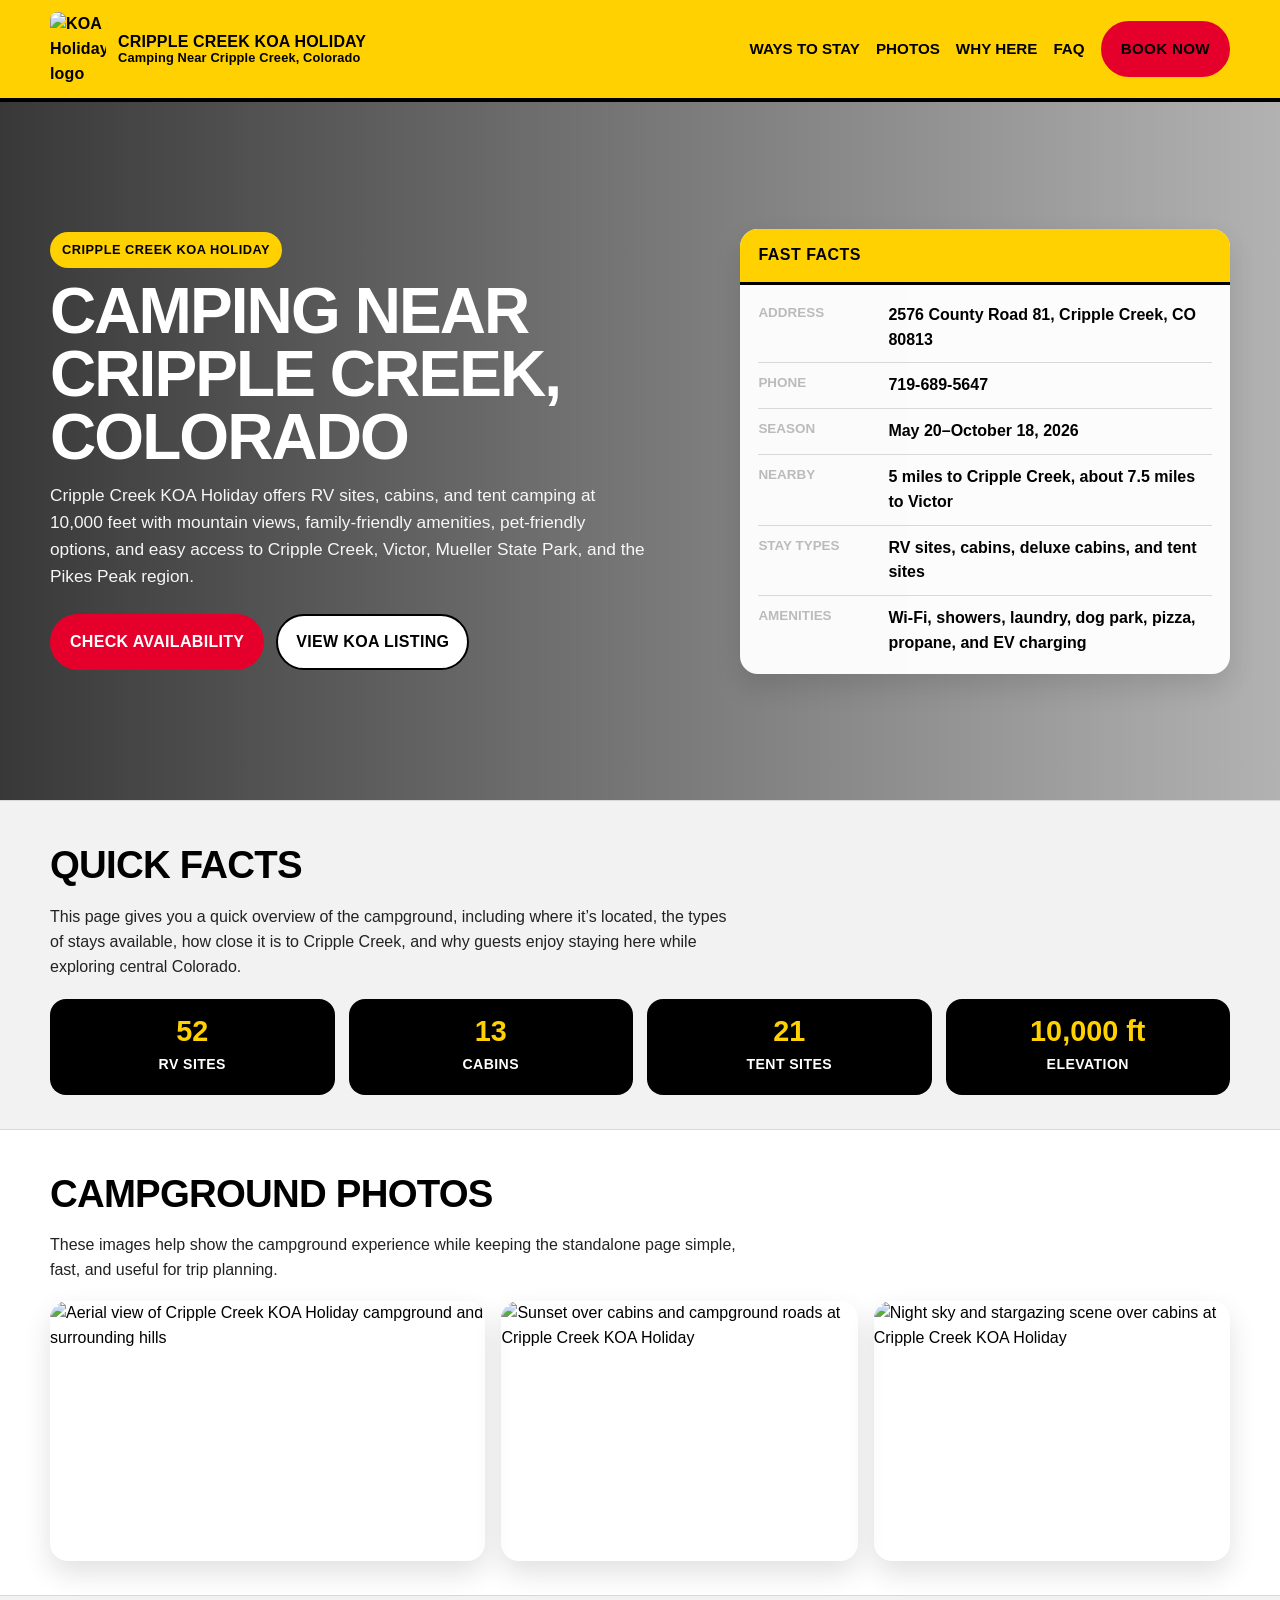
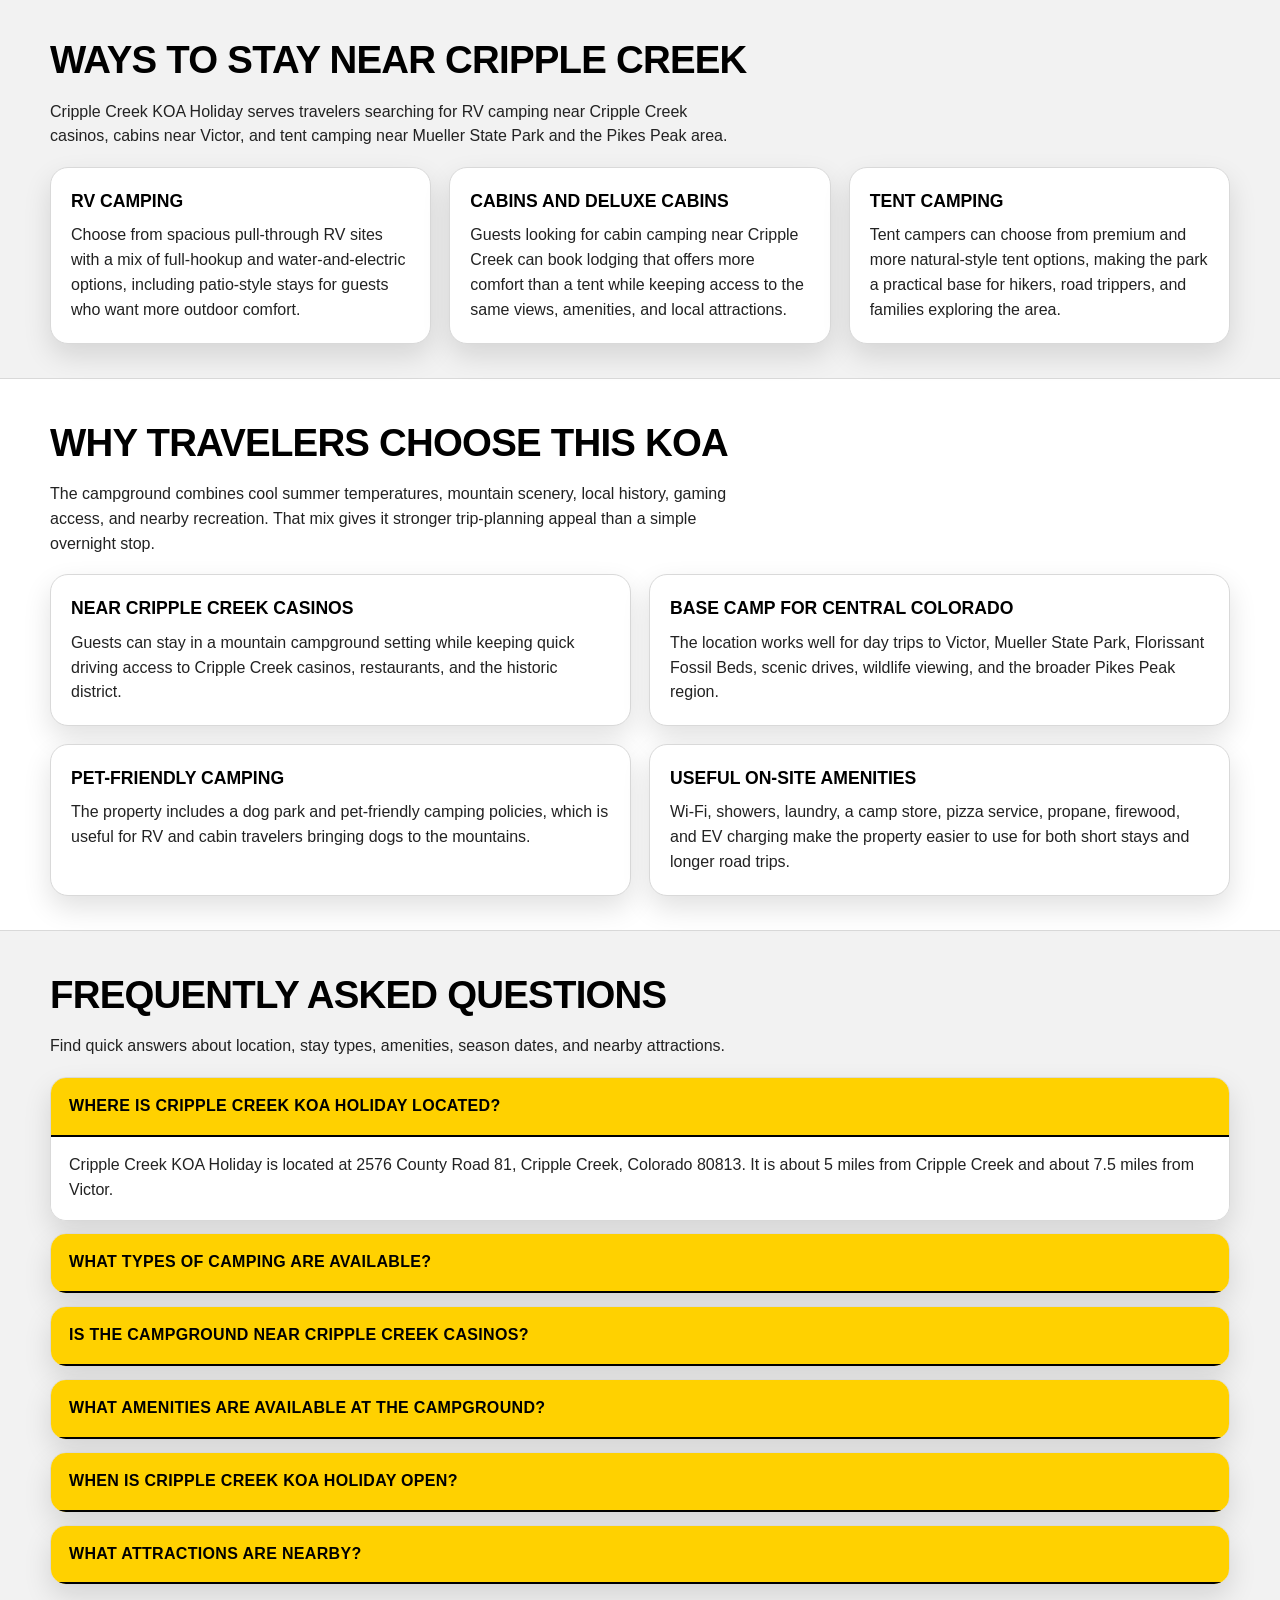
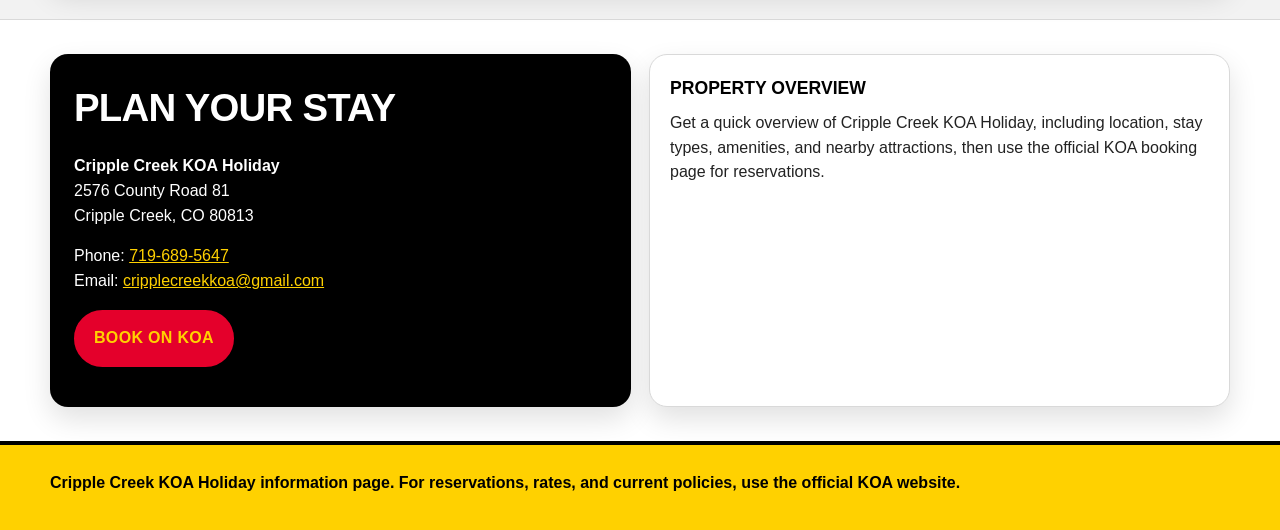
==== index.html @ 8269bb99 "Create index.html" ====
<!doctype html>
<html lang="en">
<head>
  <meta charset="utf-8" />
  <meta name="viewport" content="width=device-width, initial-scale=1" />
  <title>Cripple Creek KOA Holiday | Camping Near Cripple Creek, Colorado</title>
  <meta name="description" content="Cripple Creek KOA Holiday offers RV sites, cabins, and tent camping near Cripple Creek, Colorado with mountain views, family-friendly amenities, pet-friendly camping, and easy access to casinos, Victor, Mueller State Park, and the Pikes Peak region." />
  <meta name="robots" content="index,follow,max-image-preview:large,max-snippet:-1,max-video-preview:-1" />
  <meta name="theme-color" content="#FFD100" />
  <link rel="canonical" href="https://cripplecreekkoa.com/" />

  <meta property="og:type" content="website" />
  <meta property="og:title" content="Cripple Creek KOA Holiday" />
  <meta property="og:description" content="RV sites, cabins, and tent camping near Cripple Creek, Colorado at 10,000 feet." />
  <meta property="og:url" content="https://cripplecreekkoa.com/" />
  <meta property="og:site_name" content="Cripple Creek KOA Holiday" />
  <meta property="og:image" content="https://koa.com/content/campgrounds/cripple-creek/photos/f039f211-6ccd-49bd-92c7-a608f4558d74photo22756712-0908-4189-9747-075a986b17b5.JPG.axd?preset=campgroundphoto" />

  <meta name="twitter:card" content="summary_large_image" />
  <meta name="twitter:title" content="Cripple Creek KOA Holiday" />
  <meta name="twitter:description" content="RV sites, cabins, tent sites, mountain views, pet-friendly camping, and easy access to Cripple Creek attractions." />
  <meta name="twitter:image" content="https://koa.com/content/campgrounds/cripple-creek/photos/f039f211-6ccd-49bd-92c7-a608f4558d74photo22756712-0908-4189-9747-075a986b17b5.JPG.axd?preset=campgroundphoto" />

  <style>
    :root {
      --koa-yellow: #FFD100;
      --koa-red: #E4002B;
      --koa-black: #000000;
      --koa-white: #FFFFFF;
      --koa-gray: #BBBBBC;
      --koa-light: #F2F2F2;
      --koa-line: #D9D9D9;
      --shadow: 0 12px 28px rgba(0, 0, 0, 0.12);
      --radius: 18px;
      --max: 1180px;
    }

    * { box-sizing: border-box; }
    html { scroll-behavior: smooth; }
    body {
      margin: 0;
      font-family: Arial, Helvetica, sans-serif;
      color: var(--koa-black);
      background: var(--koa-white);
      line-height: 1.55;
    }
    a { color: var(--koa-black); }
    img { max-width: 100%; display: block; }
    .wrap { width: min(var(--max), calc(100% - 32px)); margin: 0 auto; }

    .topbar {
      background: var(--koa-yellow);
      border-bottom: 4px solid var(--koa-black);
      position: sticky;
      top: 0;
      z-index: 20;
    }
    .topbar-inner {
      display: flex;
      align-items: center;
      justify-content: space-between;
      gap: 18px;
      padding: 12px 0;
    }
    .brand {
      display: flex;
      align-items: center;
      gap: 12px;
      text-decoration: none;
      color: var(--koa-black);
      font-weight: 800;
      letter-spacing: 0.01em;
    }
    .brand img {
      width: 56px;
      height: auto;
      border-radius: 8px;
      background: var(--koa-yellow);
    }
    .brand-text {
      display: flex;
      flex-direction: column;
      line-height: 1.05;
    }
    .brand-text strong {
      font-size: 1rem;
      text-transform: uppercase;
    }
    .brand-text span {
      font-size: 0.8rem;
      font-weight: 700;
    }
    .nav {
      display: flex;
      align-items: center;
      gap: 16px;
      flex-wrap: wrap;
    }
    .nav a {
      text-decoration: none;
      color: var(--koa-black);
      font-weight: 700;
      font-size: 0.95rem;
      text-transform: uppercase;
    }
    .btn {
      display: inline-flex;
      align-items: center;
      justify-content: center;
      padding: 14px 18px;
      border-radius: 999px;
      text-decoration: none;
      font-weight: 800;
      text-transform: uppercase;
      letter-spacing: 0.02em;
      border: 2px solid var(--koa-black);
      transition: transform 0.15s ease;
    }
    .btn:hover { transform: translateY(-1px); }
    .btn-primary {
      background: var(--koa-red);
      color: var(--koa-white);
      border-color: var(--koa-red);
    }
    .btn-secondary {
      background: var(--koa-white);
      color: var(--koa-black);
    }

    .hero {
      position: relative;
      color: var(--koa-white);
      background:
        linear-gradient(90deg, rgba(0,0,0,0.78) 0%, rgba(0,0,0,0.58) 40%, rgba(0,0,0,0.3) 100%),
        url('https://koa.com/content/campgrounds/cripple-creek/heroitems/06255heroitems67a5dd38-5483-4106-ae59-52dbfe3d8de2.jpg?preset=hero-sm') center/cover no-repeat;
    }
    .hero-inner {
      min-height: 70vh;
      display: grid;
      align-items: center;
      grid-template-columns: 1.15fr 0.85fr;
      gap: 28px;
      padding: 64px 0;
    }
    .eyebrow {
      display: inline-block;
      background: var(--koa-yellow);
      color: var(--koa-black);
      border-radius: 999px;
      padding: 8px 12px;
      font-size: 0.8rem;
      font-weight: 900;
      text-transform: uppercase;
      letter-spacing: 0.04em;
      margin-bottom: 12px;
    }
    h1 {
      font-size: clamp(2.4rem, 5vw, 4.7rem);
      line-height: 0.98;
      margin: 0 0 14px;
      letter-spacing: -0.03em;
      text-transform: uppercase;
    }
    .hero p.lead {
      font-size: 1.08rem;
      max-width: 62ch;
      margin: 0;
      color: rgba(255,255,255,0.95);
    }
    .cta-row {
      display: flex;
      gap: 12px;
      flex-wrap: wrap;
      margin-top: 24px;
    }
    .hero-card {
      background: rgba(255,255,255,0.97);
      color: var(--koa-black);
      border-radius: var(--radius);
      box-shadow: var(--shadow);
      overflow: hidden;
    }
    .hero-card .card-head {
      background: var(--koa-yellow);
      padding: 14px 18px;
      border-bottom: 3px solid var(--koa-black);
      font-weight: 900;
      text-transform: uppercase;
      letter-spacing: 0.03em;
    }
    .hero-card .card-body { padding: 18px; }
    .fact-list {
      list-style: none;
      padding: 0;
      margin: 0;
      display: grid;
      gap: 10px;
    }
    .fact-list li {
      display: grid;
      grid-template-columns: 120px 1fr;
      gap: 10px;
      border-bottom: 1px solid var(--koa-line);
      padding-bottom: 10px;
    }
    .fact-list li:last-child { border-bottom: 0; padding-bottom: 0; }
    .k { font-weight: 800; text-transform: uppercase; font-size: 0.84rem; color: var(--koa-gray); }
    .v { font-weight: 700; }

    section { padding: 34px 0; }
    .section-band {
      background: var(--koa-light);
      border-top: 1px solid var(--koa-line);
      border-bottom: 1px solid var(--koa-line);
    }
    h2 {
      margin: 0 0 10px;
      font-size: clamp(1.7rem, 3vw, 2.5rem);
      text-transform: uppercase;
      letter-spacing: -0.02em;
    }
    .section-intro {
      margin: 0 0 18px;
      max-width: 78ch;
      color: #222222;
    }
    .grid-3, .grid-2 { display: grid; gap: 18px; }
    .grid-3 { grid-template-columns: repeat(3, 1fr); }
    .grid-2 { grid-template-columns: repeat(2, 1fr); }
    .card {
      background: var(--koa-white);
      border: 1px solid var(--koa-line);
      border-radius: var(--radius);
      box-shadow: var(--shadow);
      overflow: hidden;
    }
    .card-body { padding: 20px; }
    .card h3 {
      margin: 0 0 8px;
      text-transform: uppercase;
      font-size: 1.1rem;
    }
    .card p { margin: 0; color: #222222; }

    .stats {
      display: grid;
      grid-template-columns: repeat(4, 1fr);
      gap: 14px;
      margin-top: 20px;
    }
    .stat {
      background: var(--koa-black);
      color: var(--koa-white);
      border-radius: 16px;
      padding: 18px;
      text-align: center;
    }
    .stat strong {
      display: block;
      font-size: 1.8rem;
      line-height: 1;
      color: var(--koa-yellow);
      margin-bottom: 6px;
    }
    .stat span {
      font-size: 0.88rem;
      text-transform: uppercase;
      letter-spacing: 0.03em;
      font-weight: 700;
    }

    .gallery {
      display: grid;
      grid-template-columns: 1.1fr 0.9fr 0.9fr;
      gap: 16px;
      align-items: stretch;
    }
    .gallery img {
      width: 100%;
      height: 100%;
      object-fit: cover;
      border-radius: var(--radius);
      box-shadow: var(--shadow);
      min-height: 260px;
    }

    .qa { display: grid; gap: 12px; }
    details {
      background: var(--koa-white);
      border: 1px solid var(--koa-line);
      border-radius: 16px;
      box-shadow: var(--shadow);
      overflow: hidden;
    }
    summary {
      list-style: none;
      cursor: pointer;
      background: var(--koa-yellow);
      padding: 16px 18px;
      font-weight: 900;
      text-transform: uppercase;
      letter-spacing: 0.02em;
      border-bottom: 2px solid var(--koa-black);
    }
    summary::-webkit-details-marker { display: none; }
    details p {
      margin: 0;
      padding: 16px 18px 18px;
      color: #222222;
      background: var(--koa-white);
    }

    .contact-box {
      background: var(--koa-black);
      color: var(--koa-white);
      border-radius: var(--radius);
      padding: 24px;
      box-shadow: var(--shadow);
    }
    .contact-box a { color: var(--koa-yellow); }
    .footer {
      background: var(--koa-yellow);
      border-top: 4px solid var(--koa-black);
      color: var(--koa-black);
      padding: 26px 0 34px;
    }
    .footer p { margin: 0; font-weight: 700; }
    .small { font-size: 0.92rem; }

    @media (max-width: 980px) {
      .hero-inner, .grid-3, .grid-2, .gallery, .stats { grid-template-columns: 1fr; }
      .topbar-inner { flex-direction: column; align-items: flex-start; }
      .fact-list li { grid-template-columns: 1fr; gap: 2px; }
      .hero { background-position: center; }
      .gallery img { min-height: 220px; }
    }
  </style>

  <script type="application/ld+json">
  {
    "@context": "https://schema.org",
    "@graph": [
      {
        "@type": ["Campground", "LodgingBusiness", "LocalBusiness"],
        "@id": "https://cripplecreekkoa.com/#campground",
        "name": "Cripple Creek KOA Holiday",
        "url": "https://cripplecreekkoa.com/",
        "telephone": "+1-719-689-5647",
        "email": "cripplecreekkoa@gmail.com",
        "description": "Cripple Creek KOA Holiday is a campground near Cripple Creek, Colorado with RV sites, cabins, tent sites, pet-friendly amenities, mountain views, and access to local attractions including Victor, casinos, Mueller State Park, and the Pikes Peak region.",
        "address": {
          "@type": "PostalAddress",
          "streetAddress": "2576 County Road 81",
          "addressLocality": "Cripple Creek",
          "addressRegion": "CO",
          "postalCode": "80813",
          "addressCountry": "US"
        },
        "geo": {
          "@type": "GeoCoordinates",
          "latitude": 38.77469824275722,
          "longitude": -105.11685481940688
        },
        "petsAllowed": true,
        "amenityFeature": [
          {"@type": "LocationFeatureSpecification", "name": "RV sites with hookups", "value": true},
          {"@type": "LocationFeatureSpecification", "name": "Camping cabins", "value": true},
          {"@type": "LocationFeatureSpecification", "name": "Tent sites", "value": true},
          {"@type": "LocationFeatureSpecification", "name": "Wi-Fi", "value": true},
          {"@type": "LocationFeatureSpecification", "name": "Laundry", "value": true},
          {"@type": "LocationFeatureSpecification", "name": "Playgrounds", "value": true},
          {"@type": "LocationFeatureSpecification", "name": "Dog park", "value": true},
          {"@type": "LocationFeatureSpecification", "name": "EV charging", "value": true}
        ],
        "sameAs": [
          "https://koa.com/campgrounds/cripple-creek/",
          "https://koa.com/campgrounds/cripple-creek/reserve"
        ]
      },
      {
        "@type": "FAQPage",
        "@id": "https://cripplecreekkoa.com/#faq",
        "mainEntity": [
          {
            "@type": "Question",
            "name": "Where is Cripple Creek KOA Holiday located?",
            "acceptedAnswer": {
              "@type": "Answer",
              "text": "Cripple Creek KOA Holiday is located at 2576 County Road 81, Cripple Creek, Colorado 80813, about 5 miles from Cripple Creek and about 7.5 miles from Victor."
            }
          },
          {
            "@type": "Question",
            "name": "What types of camping are available at Cripple Creek KOA Holiday?",
            "acceptedAnswer": {
              "@type": "Answer",
              "text": "Guests can choose from RV sites, cabins, deluxe cabins, and tent sites, with pet-friendly options and amenities including Wi-Fi, restrooms, showers, laundry, a camp store, pizza, and a dog park."
            }
          },
          {
            "@type": "Question",
            "name": "Is Cripple Creek KOA Holiday near casinos and local attractions?",
            "acceptedAnswer": {
              "@type": "Answer",
              "text": "Yes. The campground offers easy access to Cripple Creek casinos, Victor, Mueller State Park, Florissant Fossil Beds, and regional attractions in the Pikes Peak area."
            }
          },
          {
            "@type": "Question",
            "name": "When is Cripple Creek KOA Holiday open?",
            "acceptedAnswer": {
              "@type": "Answer",
              "text": "The campground operates seasonally. For 2026, the stated season is May 20 through October 18."
            }
          }
        ]
      }
    ]
  }
  </script>
</head>
<body>
  <header class="topbar">
    <div class="wrap topbar-inner">
      <a class="brand" href="#top">
        <img src="https://koa.com/content/images/bp/brands-koa-holiday-logo.png" alt="KOA Holiday logo" />
        <span class="brand-text">
          <strong>Cripple Creek KOA Holiday</strong>
          <span>Camping Near Cripple Creek, Colorado</span>
        </span>
      </a>
      <nav class="nav" aria-label="Primary">
        <a href="#stay">Ways to Stay</a>
        <a href="#photos">Photos</a>
        <a href="#why">Why Here</a>
        <a href="#faq">FAQ</a>
        <a class="btn btn-primary" href="https://koa.com/campgrounds/cripple-creek/reserve" rel="noopener">Book Now</a>
      </nav>
    </div>
  </header>

  <main id="top">
    <section class="hero">
      <div class="wrap hero-inner">
        <div>
          <span class="eyebrow">Cripple Creek KOA Holiday</span>
          <h1>Camping Near Cripple Creek, Colorado</h1>
          <p class="lead">Cripple Creek KOA Holiday offers RV sites, cabins, and tent camping at 10,000 feet with mountain views, family-friendly amenities, pet-friendly options, and easy access to Cripple Creek, Victor, Mueller State Park, and the Pikes Peak region.</p>
          <div class="cta-row">
            <a class="btn btn-primary" href="https://koa.com/campgrounds/cripple-creek/reserve" rel="noopener">Check Availability</a>
            <a class="btn btn-secondary" href="https://koa.com/campgrounds/cripple-creek/" rel="noopener">View KOA Listing</a>
          </div>
        </div>
        <aside class="hero-card" aria-labelledby="fast-facts-title">
          <div class="card-head" id="fast-facts-title">Fast Facts</div>
          <div class="card-body">
            <ul class="fact-list">
              <li><span class="k">Address</span><span class="v">2576 County Road 81, Cripple Creek, CO 80813</span></li>
              <li><span class="k">Phone</span><span class="v">719-689-5647</span></li>
              <li><span class="k">Season</span><span class="v">May 20–October 18, 2026</span></li>
              <li><span class="k">Nearby</span><span class="v">5 miles to Cripple Creek, about 7.5 miles to Victor</span></li>
              <li><span class="k">Stay Types</span><span class="v">RV sites, cabins, deluxe cabins, and tent sites</span></li>
              <li><span class="k">Amenities</span><span class="v">Wi-Fi, showers, laundry, dog park, pizza, propane, and EV charging</span></li>
            </ul>
          </div>
        </aside>
      </div>
    </section>

    <section class="section-band">
      <div class="wrap">
        <h2>Quick Facts</h2>
        <p class="section-intro">This page gives you a quick overview of the campground, including where it’s located, the types of stays available, how close it is to Cripple Creek, and why guests enjoy staying here while exploring central Colorado.</p>
        <div class="stats">
          <div class="stat"><strong>52</strong><span>RV Sites</span></div>
          <div class="stat"><strong>13</strong><span>Cabins</span></div>
          <div class="stat"><strong>21</strong><span>Tent Sites</span></div>
          <div class="stat"><strong>10,000 ft</strong><span>Elevation</span></div>
        </div>
      </div>
    </section>

    <section id="photos">
      <div class="wrap">
        <h2>Campground Photos</h2>
        <p class="section-intro">These images help show the campground experience while keeping the standalone page simple, fast, and useful for trip planning.</p>
        <div class="gallery">
          <img src="https://koa.com/content/campgrounds/cripple-creek/photos/f039f211-6ccd-49bd-92c7-a608f4558d74photo22756712-0908-4189-9747-075a986b17b5.JPG.axd?preset=campgroundphoto" alt="Aerial view of Cripple Creek KOA Holiday campground and surrounding hills" />
          <img src="https://koa.com/content/campgrounds/cripple-creek/photos/f039f211-6ccd-49bd-92c7-a608f4558d74photo6704aa6c-9def-4c0c-a2fe-00e905b8ad86.jpg.axd?preset=campgroundphoto" alt="Sunset over cabins and campground roads at Cripple Creek KOA Holiday" />
          <img src="https://koa.com/content/campgrounds/cripple-creek/photos/f039f211-6ccd-49bd-92c7-a608f4558d74photo3e0697d8-0f34-48db-b299-891e25cd6c72.jpg.axd?preset=campgroundphoto" alt="Night sky and stargazing scene over cabins at Cripple Creek KOA Holiday" />
        </div>
      </div>
    </section>

    <section id="stay" class="section-band">
      <div class="wrap">
        <h2>Ways to Stay Near Cripple Creek</h2>
        <p class="section-intro">Cripple Creek KOA Holiday serves travelers searching for RV camping near Cripple Creek casinos, cabins near Victor, and tent camping near Mueller State Park and the Pikes Peak area.</p>
        <div class="grid-3">
          <article class="card">
            <div class="card-body">
              <h3>RV Camping</h3>
              <p>Choose from spacious pull-through RV sites with a mix of full-hookup and water-and-electric options, including patio-style stays for guests who want more outdoor comfort.</p>
            </div>
          </article>
          <article class="card">
            <div class="card-body">
              <h3>Cabins and Deluxe Cabins</h3>
              <p>Guests looking for cabin camping near Cripple Creek can book lodging that offers more comfort than a tent while keeping access to the same views, amenities, and local attractions.</p>
            </div>
          </article>
          <article class="card">
            <div class="card-body">
              <h3>Tent Camping</h3>
              <p>Tent campers can choose from premium and more natural-style tent options, making the park a practical base for hikers, road trippers, and families exploring the area.</p>
            </div>
          </article>
        </div>
      </div>
    </section>

    <section id="why">
      <div class="wrap">
        <h2>Why Travelers Choose This KOA</h2>
        <p class="section-intro">The campground combines cool summer temperatures, mountain scenery, local history, gaming access, and nearby recreation. That mix gives it stronger trip-planning appeal than a simple overnight stop.</p>
        <div class="grid-2">
          <article class="card">
            <div class="card-body">
              <h3>Near Cripple Creek Casinos</h3>
              <p>Guests can stay in a mountain campground setting while keeping quick driving access to Cripple Creek casinos, restaurants, and the historic district.</p>
            </div>
          </article>
          <article class="card">
            <div class="card-body">
              <h3>Base Camp for Central Colorado</h3>
              <p>The location works well for day trips to Victor, Mueller State Park, Florissant Fossil Beds, scenic drives, wildlife viewing, and the broader Pikes Peak region.</p>
            </div>
          </article>
          <article class="card">
            <div class="card-body">
              <h3>Pet-Friendly Camping</h3>
              <p>The property includes a dog park and pet-friendly camping policies, which is useful for RV and cabin travelers bringing dogs to the mountains.</p>
            </div>
          </article>
          <article class="card">
            <div class="card-body">
              <h3>Useful On-Site Amenities</h3>
              <p>Wi-Fi, showers, laundry, a camp store, pizza service, propane, firewood, and EV charging make the property easier to use for both short stays and longer road trips.</p>
            </div>
          </article>
        </div>
      </div>
    </section>

    <section id="faq" class="section-band">
      <div class="wrap">
        <h2>Frequently Asked Questions</h2>
        <p class="section-intro">Find quick answers about location, stay types, amenities, season dates, and nearby attractions.</p>
        <div class="qa">
          <details open>
            <summary>Where is Cripple Creek KOA Holiday located?</summary>
            <p>Cripple Creek KOA Holiday is located at 2576 County Road 81, Cripple Creek, Colorado 80813. It is about 5 miles from Cripple Creek and about 7.5 miles from Victor.</p>
          </details>
          <details>
            <summary>What types of camping are available?</summary>
            <p>The campground offers RV sites, cabins, deluxe cabins, and tent sites. This makes it a fit for travelers searching for RV camping near Cripple Creek, cabin stays in the mountains, or tent camping near historic attractions and hiking.</p>
          </details>
          <details>
            <summary>Is the campground near Cripple Creek casinos?</summary>
            <p>Yes. The campground is a short drive from the Cripple Creek casino district, so guests can combine mountain camping with dining, gaming, and town activities.</p>
          </details>
          <details>
            <summary>What amenities are available at the campground?</summary>
            <p>Amenities include Wi-Fi, restrooms, showers, laundry, a camp store, pizza service, a dog park, propane, firewood, and EV charging.</p>
          </details>
          <details>
            <summary>When is Cripple Creek KOA Holiday open?</summary>
            <p>The campground operates seasonally. For 2026, the stated operating season is May 20 through October 18.</p>
          </details>
          <details>
            <summary>What attractions are nearby?</summary>
            <p>Nearby attractions include Cripple Creek, Victor, Mueller State Park, Florissant Fossil Beds, scenic drives, hiking, wildlife viewing, and other destinations in the Pikes Peak region.</p>
          </details>
        </div>
      </div>
    </section>

    <section id="contact">
      <div class="wrap grid-2">
        <div class="contact-box">
          <h2 style="margin-top:0; color:#ffffff;">Plan Your Stay</h2>
          <p><strong>Cripple Creek KOA Holiday</strong><br />2576 County Road 81<br />Cripple Creek, CO 80813</p>
          <p>Phone: <a href="tel:+17196895647">719-689-5647</a><br />Email: <a href="mailto:cripplecreekkoa@gmail.com">cripplecreekkoa@gmail.com</a></p>
          <p><a class="btn btn-primary" href="https://koa.com/campgrounds/cripple-creek/reserve" rel="noopener">Book on KOA</a></p>
        </div>
        <div class="card">
          <div class="card-body">
            <h3>Property Overview</h3>
            <p>Get a quick overview of Cripple Creek KOA Holiday, including location, stay types, amenities, and nearby attractions, then use the official KOA booking page for reservations.</p>
            
          </div>
        </div>
      </div>
    </section>
  </main>

  <footer class="footer">
    <div class="wrap">
      <p>Cripple Creek KOA Holiday information page. For reservations, rates, and current policies, use the official KOA website.</p>
    </div>
  </footer>
</body>
</html>
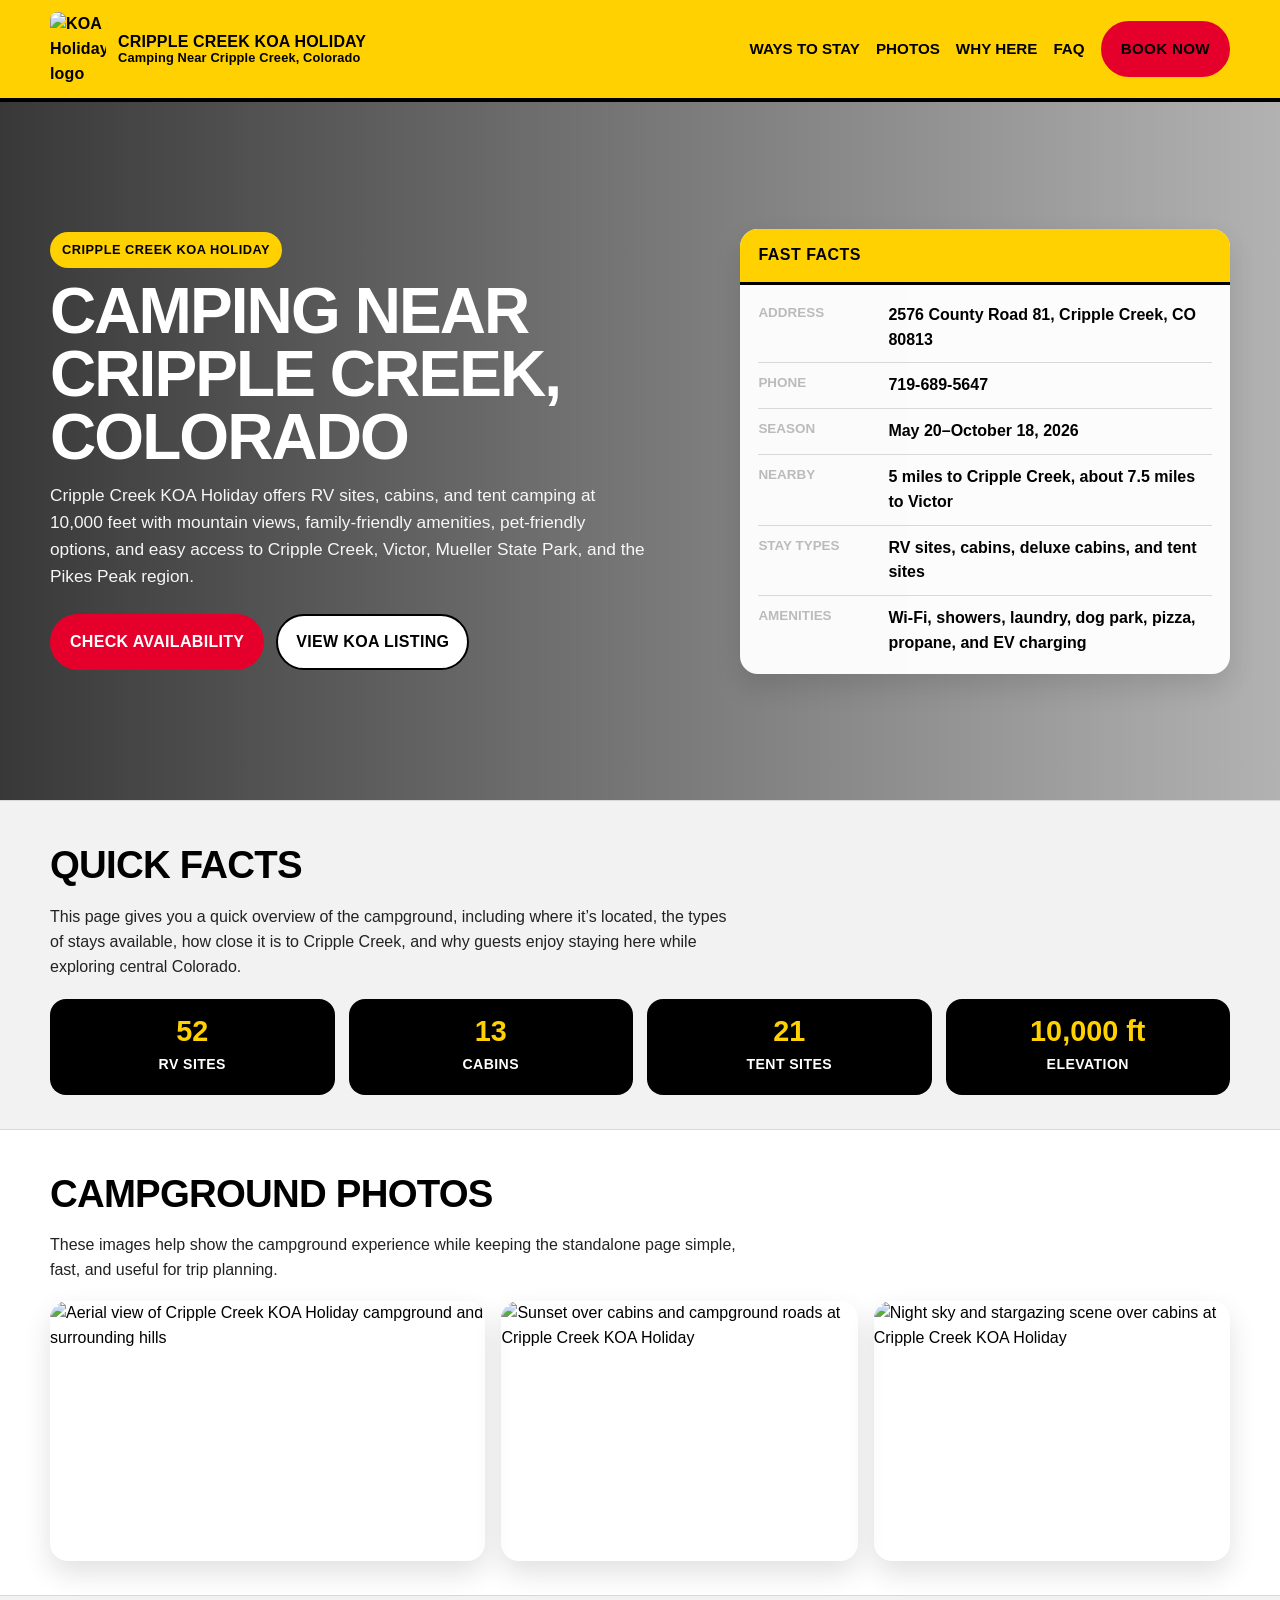
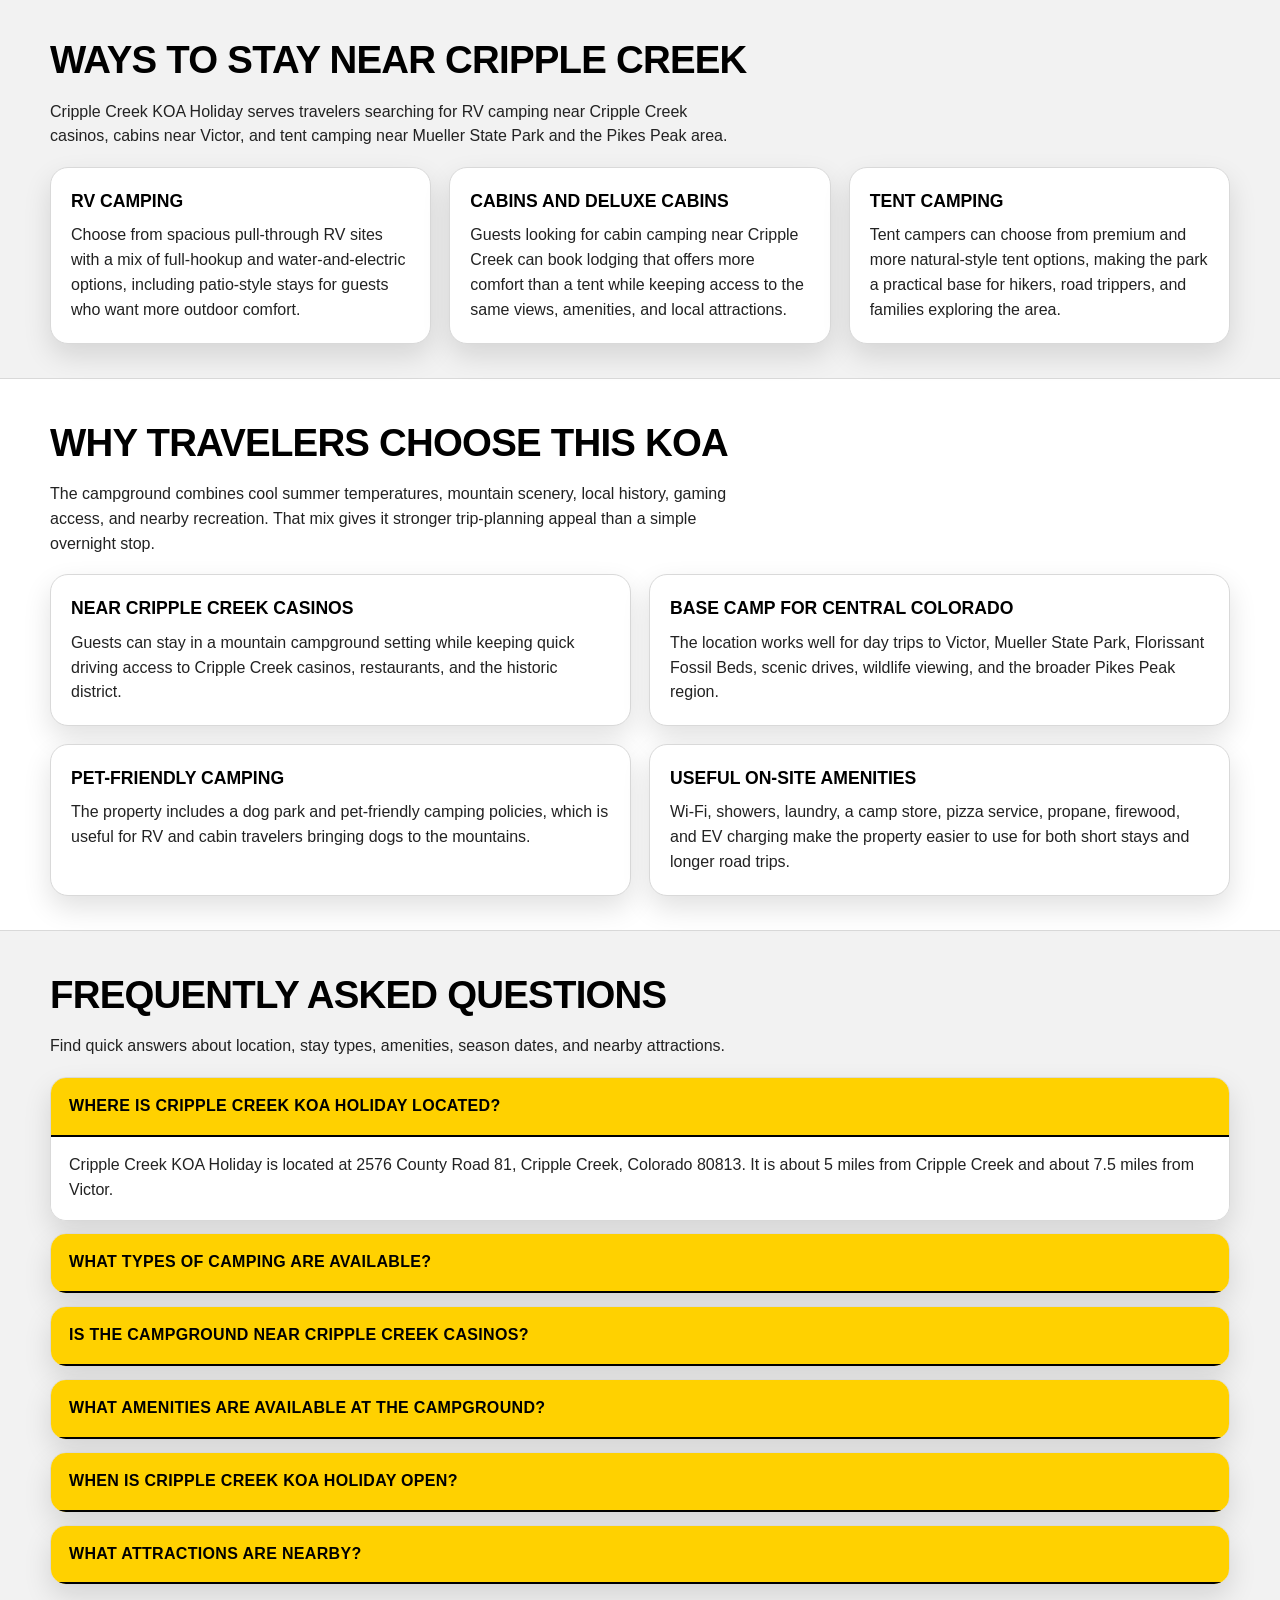
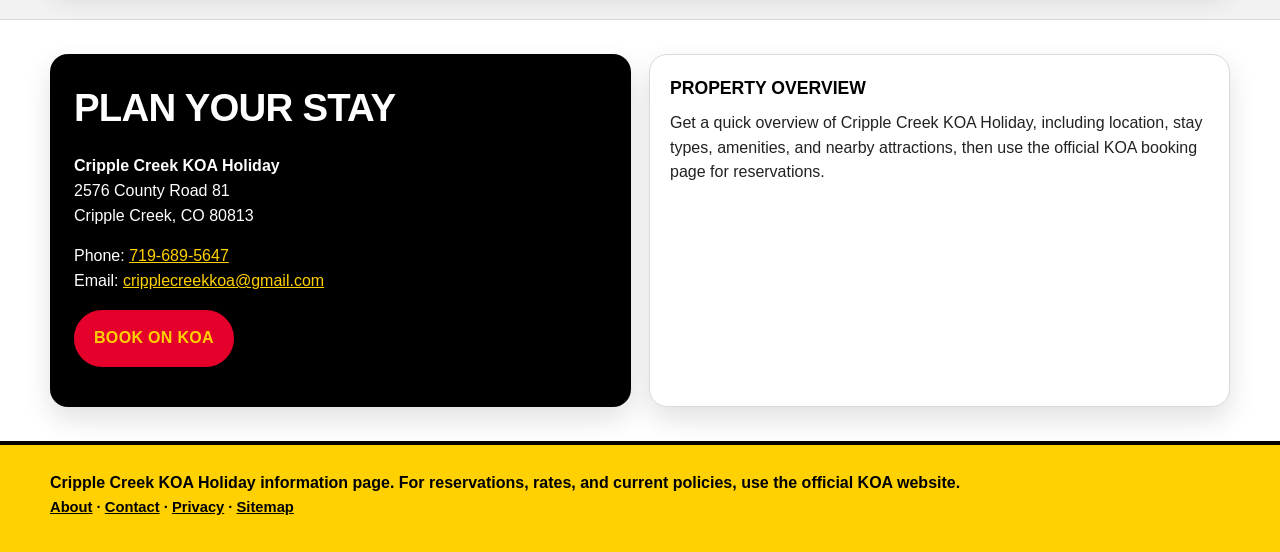
==== commit f259ac96: "Add agent negotiation and trust pages" ====
--- a/index.html
+++ b/index.html
@@ -8,6 +8,9 @@
   <meta name="robots" content="index,follow,max-image-preview:large,max-snippet:-1,max-video-preview:-1" />
   <meta name="theme-color" content="#FFD100" />
   <link rel="canonical" href="https://cripplecreekkoa.com/" />
+  <link rel="sitemap" type="application/xml" href="/sitemap.xml" />
+  <link rel="alternate" type="text/plain" href="/llms.txt" title="Agent-readable site guide" />
+  <meta name="application-name" content="Cripple Creek KOA Holiday" />
 
   <meta property="og:type" content="website" />
   <meta property="og:title" content="Cripple Creek KOA Holiday" />
@@ -414,6 +417,36 @@
             }
           }
         ]
+      },
+      {
+        "@type": "Organization",
+        "@id": "https://cripplecreekkoa.com/#organization",
+        "name": "Cripple Creek KOA Holiday",
+        "url": "https://cripplecreekkoa.com/",
+        "address": {
+          "@type": "PostalAddress",
+          "streetAddress": "2576 County Road 81",
+          "addressLocality": "Cripple Creek",
+          "addressRegion": "CO",
+          "postalCode": "80813",
+          "addressCountry": "US"
+        },
+        "contactPoint": {
+          "@type": "ContactPoint",
+          "contactType": "campground guest support",
+          "telephone": "+1-719-689-5647",
+          "email": "cripplecreekkoa@gmail.com",
+          "availableLanguage": "English"
+        }
+      },
+      {
+        "@type": "WebSite",
+        "@id": "https://cripplecreekkoa.com/#website",
+        "name": "Cripple Creek KOA Holiday",
+        "alternateName": ["Cripple Creek KOA", "Cripple Creek campground"],
+        "url": "https://cripplecreekkoa.com/",
+        "inLanguage": "en-US",
+        "publisher": {"@id": "https://cripplecreekkoa.com/#campground"}
       }
     ]
   }
@@ -607,6 +640,7 @@
   <footer class="footer">
     <div class="wrap">
       <p>Cripple Creek KOA Holiday information page. For reservations, rates, and current policies, use the official KOA website.</p>
+      <p class="small"><a href="/about">About</a> · <a href="/contact">Contact</a> · <a href="/privacy">Privacy</a> · <a href="/sitemap.xml">Sitemap</a></p>
     </div>
   </footer>
 </body>
